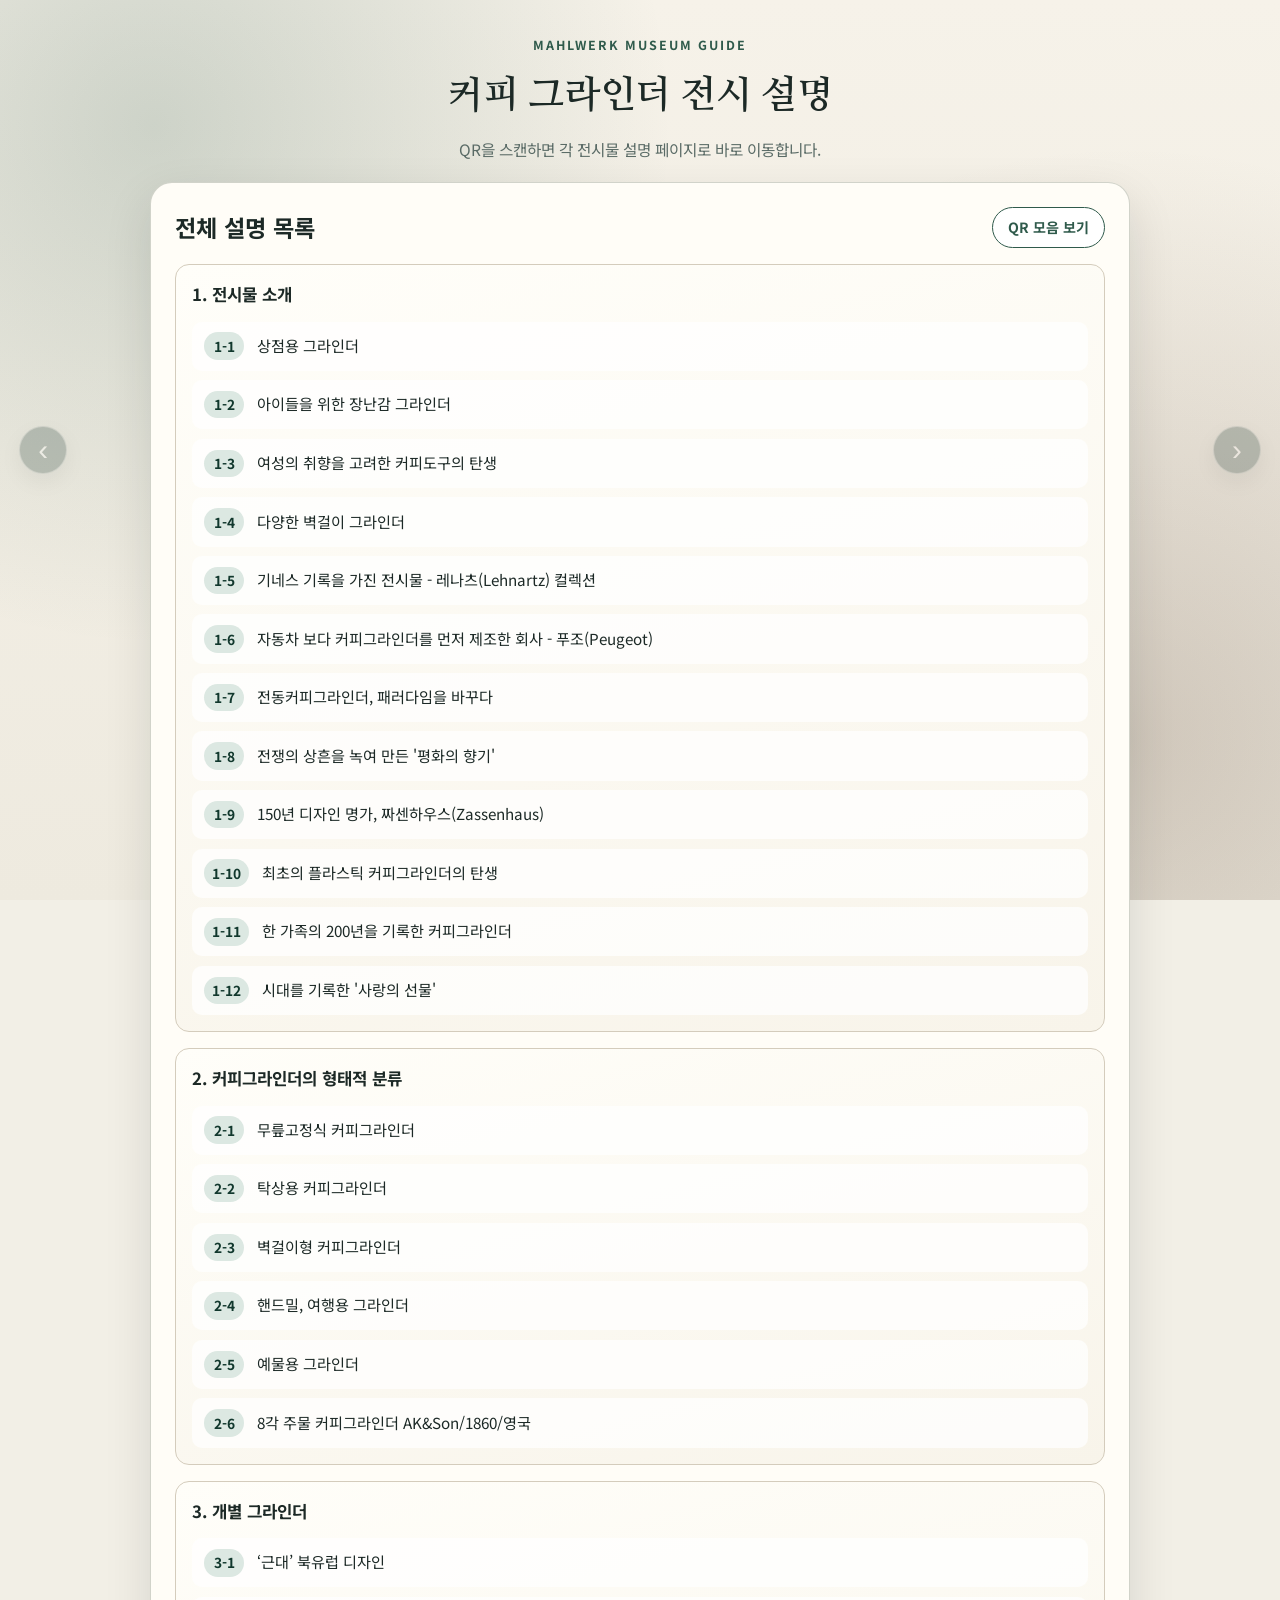
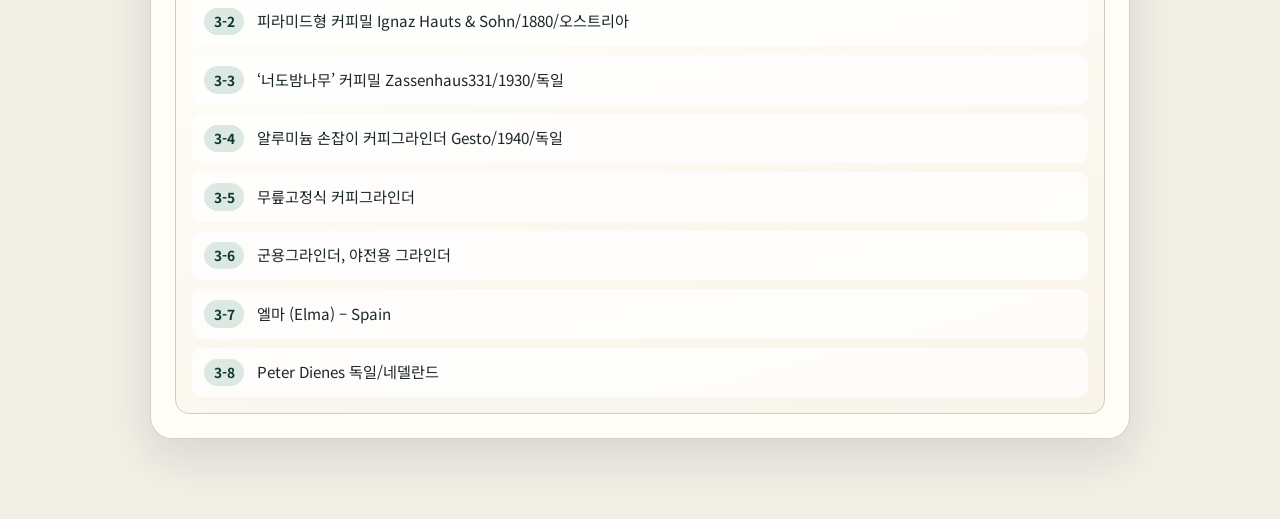
==== index.html @ 267f42fe "init" ====
﻿<!doctype html>
<html lang="ko">
<head>
  <meta charset="utf-8">
  <meta name="viewport" content="width=device-width, initial-scale=1">
  <meta name="description" content="Mahlwerk 전시 해설 페이지">
  <title>Mahlwerk 전시 해설</title>
  <link rel="preconnect" href="https://fonts.googleapis.com">
  <link rel="preconnect" href="https://fonts.gstatic.com" crossorigin>
  <link href="https://fonts.googleapis.com/css2?family=Noto+Sans+KR:wght@400;500;700;800&family=Nanum+Myeongjo:wght@700;800&display=swap" rel="stylesheet">
  <link rel="stylesheet" href="styles.css">
</head>
<body>
  <div class="background-layer" aria-hidden="true"></div>

  <header class="top-header">
    <p class="brand">MAHLWERK MUSEUM GUIDE</p>
    <h1>커피 그라인더 전시 설명</h1>
    <p class="subtitle">QR을 스캔하면 각 전시물 설명 페이지로 바로 이동합니다.</p>
  </header>

  <main class="page-shell">
    <section id="loadingView" class="panel center-panel">
      <p>설명 데이터를 불러오는 중입니다...</p>
    </section>

    <section id="errorView" class="panel center-panel" hidden>
      <h2>불러오기 오류</h2>
      <p id="errorMessage"></p>
      <a href="./index.html" class="solid-link">처음으로 돌아가기</a>
    </section>

    <section id="listView" class="panel" hidden>
      <div class="section-heading">
        <h2>전체 설명 목록</h2>
        <a href="./qr.html" class="outline-link">QR 모음 보기</a>
      </div>
      <div id="pageLinks" class="section-list"></div>
    </section>

    <section id="pageView" class="panel" hidden>
      <div class="meta-area">
        <p id="pageBreadcrumb" class="breadcrumb"></p>
        <h2 id="pageTitle"></h2>
      </div>

      <section class="audio-area" aria-label="오디오 해설">
        <h3>오디오 해설</h3>
        <audio id="audioPlayer" controls preload="none"></audio>
        <p id="audioHint" class="muted" hidden>이 페이지의 오디오는 준비 중입니다.</p>
      </section>

      <figure id="imageWrap" class="image-area" hidden>
        <img id="pageImage" alt="전시 이미지" loading="lazy">
        <figcaption id="imageCaption"></figcaption>
      </figure>

      <article id="pageBody" class="body-area"></article>

      <nav class="bottom-navigation" aria-label="페이지 이동">
        <button id="prevButton" type="button" class="nav-button">이전</button>
        <button id="listButton" type="button" class="nav-button middle">목록</button>
        <button id="nextButton" type="button" class="nav-button">다음</button>
      </nav>
    </section>
  </main>

  <div class="floating-nav" aria-hidden="false">
    <button id="floatingPrev" type="button" class="floating-arrow" aria-label="이전 페이지">&#x2039;</button>
    <button id="floatingNext" type="button" class="floating-arrow" aria-label="다음 페이지">&#x203A;</button>
  </div>

  <script type="module" src="app.js"></script>
</body>
</html>
---- styles.css ----
﻿:root {
  --bg: #f2efe6;
  --paper: #fffdf7;
  --ink: #1c2926;
  --muted: #5a6b66;
  --line: #d4ccbc;
  --accent: #2f5a4b;
  --accent-soft: #dce8e2;
  --shadow: 0 18px 48px rgba(20, 27, 24, 0.12);
  --radius-large: 22px;
  --radius-mid: 14px;
}

* {
  box-sizing: border-box;
}

body {
  margin: 0;
  min-height: 100vh;
  color: var(--ink);
  font-family: "Noto Sans KR", sans-serif;
  background: var(--bg);
  line-height: 1.65;
}

.background-layer {
  position: fixed;
  inset: 0;
  background:
    radial-gradient(circle at 12% 14%, rgba(47, 90, 75, 0.2), transparent 38%),
    radial-gradient(circle at 88% 82%, rgba(93, 67, 49, 0.22), transparent 44%),
    linear-gradient(180deg, #f6f2e9 0%, #eeeadf 100%);
  z-index: -1;
}

.top-header {
  padding: 2.2rem 1rem 1.2rem;
  text-align: center;
}

.brand {
  margin: 0;
  font-size: 0.78rem;
  letter-spacing: 0.16em;
  font-weight: 700;
  color: var(--accent);
}

h1,
h2,
h3 {
  margin: 0;
}

h1 {
  margin-top: 0.5rem;
  font-family: "Nanum Myeongjo", serif;
  font-size: clamp(1.6rem, 4vw, 2.4rem);
  letter-spacing: -0.01em;
}

.subtitle {
  margin: 0.6rem auto 0;
  color: var(--muted);
  font-size: 0.98rem;
}

.page-shell {
  width: min(980px, 100% - 2rem);
  margin: 0 auto 5rem;
}

.panel {
  background: var(--paper);
  border: 1px solid rgba(105, 113, 98, 0.3);
  border-radius: var(--radius-large);
  box-shadow: var(--shadow);
  padding: 1.5rem;
}

.center-panel {
  text-align: center;
  padding: 3rem 1.2rem;
}

.section-heading {
  display: flex;
  justify-content: space-between;
  align-items: center;
  gap: 1rem;
  margin-bottom: 1rem;
}

.section-heading h2 {
  font-size: clamp(1.2rem, 2vw, 1.45rem);
}

.section-list {
  display: grid;
  gap: 1rem;
}

.section-box {
  border: 1px solid var(--line);
  border-radius: var(--radius-mid);
  padding: 1rem;
  background: linear-gradient(165deg, #fffef9 0%, #f8f4ea 100%);
}

.section-box h3 {
  font-size: 1.05rem;
  margin-bottom: 0.8rem;
}

.section-pages {
  display: grid;
  gap: 0.58rem;
}

.page-link {
  display: flex;
  align-items: baseline;
  gap: 0.8rem;
  padding: 0.62rem 0.7rem;
  border-radius: 10px;
  border: 1px solid transparent;
  text-decoration: none;
  color: var(--ink);
  background: #ffffffbf;
  transition: border-color 0.2s ease, transform 0.2s ease, background-color 0.2s ease;
}

.page-link:hover,
.page-link:focus-visible {
  border-color: var(--accent);
  background: #fff;
  transform: translateY(-1px);
}

.page-id {
  min-width: 2.5rem;
  font-size: 0.86rem;
  border-radius: 999px;
  color: #11382d;
  background: var(--accent-soft);
  text-align: center;
  padding: 0.15rem 0.5rem;
  font-weight: 700;
}

.page-link-title {
  font-size: 0.95rem;
}

.meta-area {
  margin-bottom: 0.8rem;
}

.breadcrumb {
  margin: 0;
  color: var(--muted);
  font-size: 0.88rem;
  letter-spacing: 0.02em;
}

#pageTitle {
  margin-top: 0.35rem;
  font-size: clamp(1.2rem, 2.8vw, 1.8rem);
  line-height: 1.35;
}

.audio-area {
  margin-top: 1.2rem;
  border: 1px solid var(--line);
  border-radius: var(--radius-mid);
  padding: 0.85rem;
  background: #f8f8f3;
}

.audio-area h3 {
  font-size: 0.95rem;
  margin-bottom: 0.45rem;
}

audio {
  width: 100%;
}

.muted {
  margin: 0.35rem 0 0;
  font-size: 0.88rem;
  color: var(--muted);
}

.image-area {
  margin: 1.1rem 0;
}

.image-area img {
  width: 100%;
  max-height: 68vh;
  border-radius: var(--radius-mid);
  border: 1px solid var(--line);
  object-fit: contain;
  background: #fff;
}

.image-area figcaption {
  margin-top: 0.35rem;
  text-align: right;
  color: var(--muted);
  font-size: 0.82rem;
}

.body-area p {
  margin: 0 0 0.95rem;
  font-size: clamp(0.98rem, 2.2vw, 1.06rem);
  word-break: keep-all;
}

.body-area a {
  color: #1f5c8f;
}

.bottom-navigation {
  display: grid;
  grid-template-columns: repeat(3, minmax(0, 1fr));
  gap: 0.6rem;
  margin-top: 1.2rem;
}

.nav-button {
  border: 0;
  border-radius: 12px;
  padding: 0.72rem 0.8rem;
  font-size: 0.95rem;
  font-weight: 700;
  cursor: pointer;
  color: #fff;
  background: var(--accent);
}

.nav-button.middle {
  background: #5b4d3f;
}

.nav-button:disabled {
  opacity: 0.42;
  cursor: not-allowed;
}

.floating-nav {
  pointer-events: none;
}

.floating-arrow {
  pointer-events: auto;
  position: fixed;
  top: 50%;
  transform: translateY(-50%);
  width: 3rem;
  height: 3rem;
  border-radius: 999px;
  border: 1px solid rgba(255, 255, 255, 0.45);
  background: rgba(26, 52, 44, 0.84);
  color: #fff;
  font-size: 1.85rem;
  line-height: 1;
  cursor: pointer;
  box-shadow: 0 8px 24px rgba(0, 0, 0, 0.2);
}

#floatingPrev {
  left: 1.2rem;
}

#floatingNext {
  right: 1.2rem;
}

.floating-arrow:disabled {
  opacity: 0.28;
  cursor: not-allowed;
}

.solid-link,
.outline-link {
  display: inline-flex;
  align-items: center;
  justify-content: center;
  border-radius: 999px;
  padding: 0.5rem 0.95rem;
  text-decoration: none;
  font-size: 0.88rem;
  font-weight: 700;
}

.solid-link {
  background: var(--accent);
  color: #fff;
}

.outline-link {
  color: var(--accent);
  border: 1px solid var(--accent);
  background: #fff;
}

@media (max-width: 960px) {
  .floating-arrow {
    top: auto;
    bottom: 1rem;
    transform: none;
  }

  #floatingPrev {
    left: 1rem;
  }

  #floatingNext {
    right: 1rem;
  }
}

@media (max-width: 640px) {
  .panel {
    padding: 1.1rem;
    border-radius: 16px;
  }

  .top-header {
    padding-top: 1.4rem;
  }

  .subtitle {
    font-size: 0.9rem;
  }

  .page-link {
    gap: 0.58rem;
  }

  .page-link-title {
    font-size: 0.9rem;
  }

  .floating-arrow {
    width: 2.65rem;
    height: 2.65rem;
    font-size: 1.55rem;
  }
}
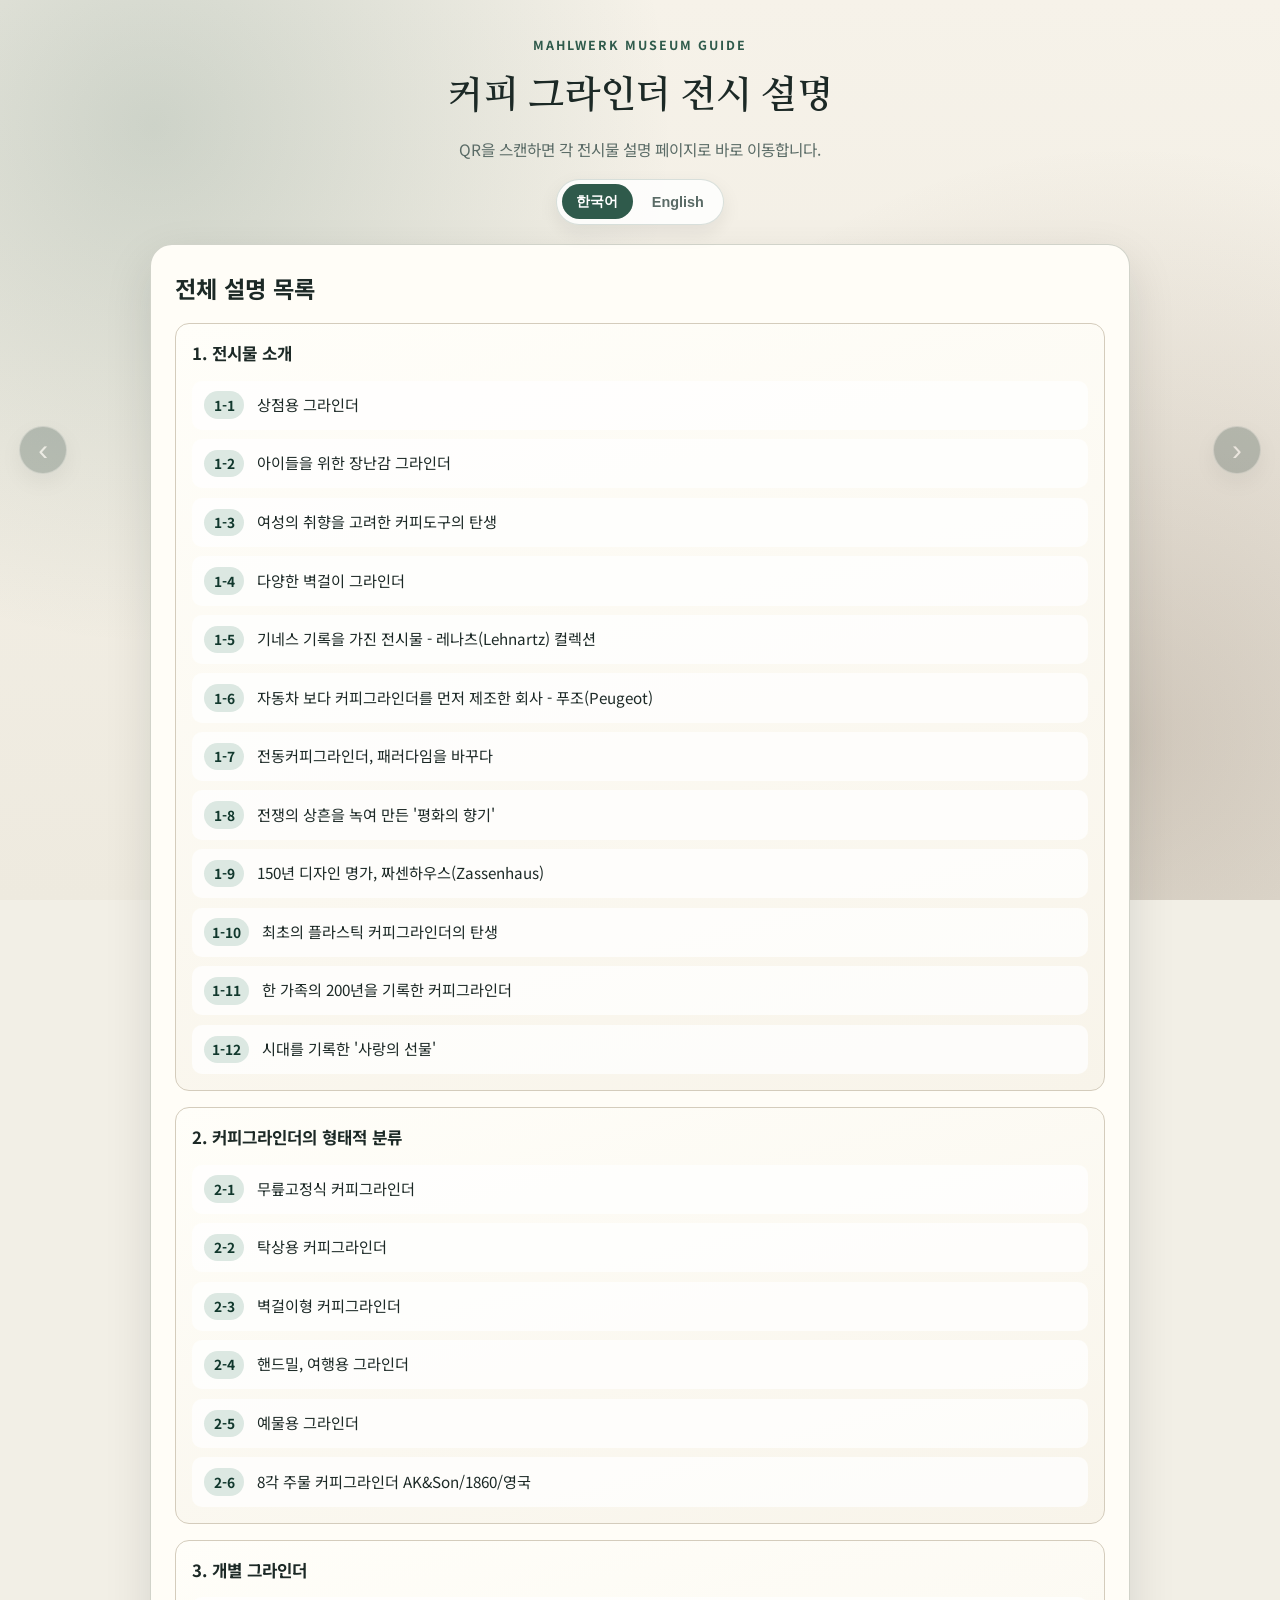
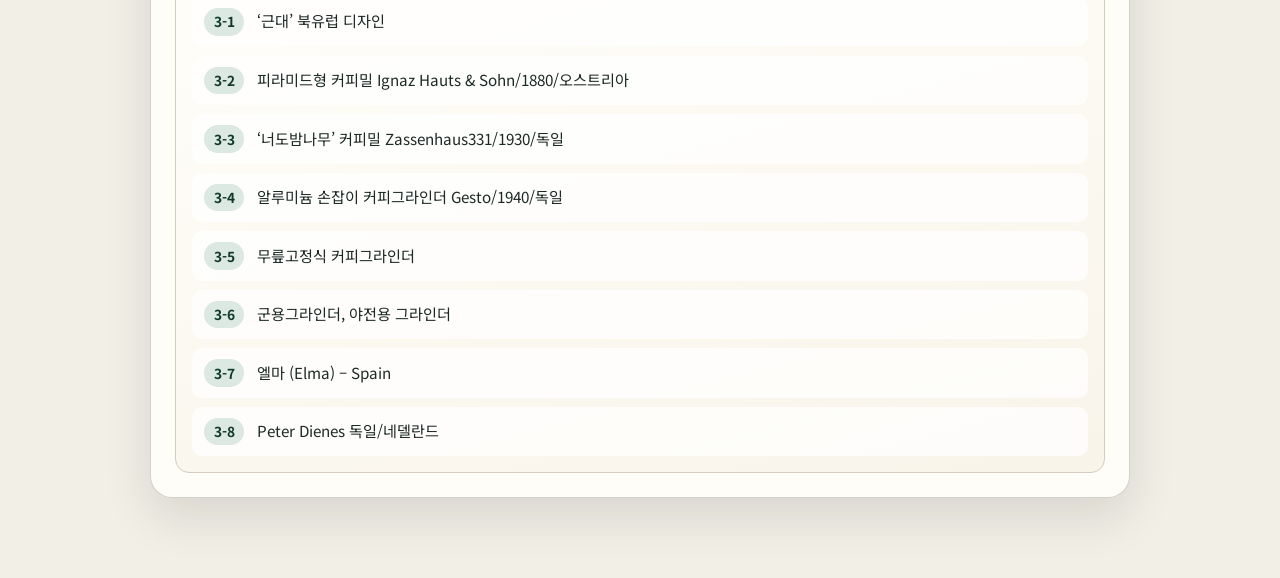
==== commit 74d5808d: "v2 : Translation" ====
--- a/index.html
+++ b/index.html
@@ -15,25 +15,28 @@
 
   <header class="top-header">
     <p class="brand">MAHLWERK MUSEUM GUIDE</p>
-    <h1>커피 그라인더 전시 설명</h1>
-    <p class="subtitle">QR을 스캔하면 각 전시물 설명 페이지로 바로 이동합니다.</p>
+    <h1 id="heroTitle">커피 그라인더 전시 설명</h1>
+    <p id="heroSubtitle" class="subtitle">QR을 스캔하면 각 전시물 설명 페이지로 바로 이동합니다.</p>
+    <div id="languageSwitch" class="language-switch" role="group" aria-label="언어 전환">
+      <button id="langKoButton" type="button" class="language-button is-active" aria-pressed="true">한국어</button>
+      <button id="langEnButton" type="button" class="language-button" aria-pressed="false">English</button>
+    </div>
   </header>
 
   <main class="page-shell">
     <section id="loadingView" class="panel center-panel">
-      <p>설명 데이터를 불러오는 중입니다...</p>
+      <p id="loadingMessage">설명 데이터를 불러오는 중입니다...</p>
     </section>
 
     <section id="errorView" class="panel center-panel" hidden>
-      <h2>불러오기 오류</h2>
+      <h2 id="errorTitle">불러오기 오류</h2>
       <p id="errorMessage"></p>
-      <a href="./index.html" class="solid-link">처음으로 돌아가기</a>
+      <a id="homeLink" href="./index.html" class="solid-link">처음으로 돌아가기</a>
     </section>
 
     <section id="listView" class="panel" hidden>
       <div class="section-heading">
-        <h2>전체 설명 목록</h2>
-        <a href="./qr.html" class="outline-link">QR 모음 보기</a>
+        <h2 id="listHeading">전체 설명 목록</h2>
       </div>
       <div id="pageLinks" class="section-list"></div>
     </section>
@@ -44,8 +47,8 @@
         <h2 id="pageTitle"></h2>
       </div>
 
-      <section class="audio-area" aria-label="오디오 해설">
-        <h3>오디오 해설</h3>
+      <section id="audioArea" class="audio-area" aria-label="오디오 해설">
+        <h3 id="audioHeading">오디오 해설</h3>
         <audio id="audioPlayer" controls preload="none"></audio>
         <p id="audioHint" class="muted" hidden>이 페이지의 오디오는 준비 중입니다.</p>
       </section>
@@ -57,7 +60,7 @@
 
       <article id="pageBody" class="body-area"></article>
 
-      <nav class="bottom-navigation" aria-label="페이지 이동">
+      <nav id="bottomNavigation" class="bottom-navigation" aria-label="페이지 이동">
         <button id="prevButton" type="button" class="nav-button">이전</button>
         <button id="listButton" type="button" class="nav-button middle">목록</button>
         <button id="nextButton" type="button" class="nav-button">다음</button>
--- a/styles.css
+++ b/styles.css
@@ -66,6 +66,41 @@
   font-size: 0.98rem;
 }
 
+.language-switch {
+  display: inline-flex;
+  gap: 0.3rem;
+  margin-top: 1rem;
+  padding: 0.28rem;
+  border: 1px solid rgba(47, 90, 75, 0.18);
+  border-radius: 999px;
+  background: rgba(255, 255, 255, 0.82);
+  box-shadow: 0 8px 20px rgba(20, 27, 24, 0.08);
+}
+
+.language-button {
+  border: 0;
+  border-radius: 999px;
+  padding: 0.5rem 0.9rem;
+  background: transparent;
+  color: var(--muted);
+  font-size: 0.9rem;
+  font-weight: 700;
+  cursor: pointer;
+  transition: background-color 0.2s ease, color 0.2s ease, transform 0.2s ease;
+}
+
+.language-button:hover,
+.language-button:focus-visible {
+  color: var(--accent);
+  transform: translateY(-1px);
+}
+
+.language-button.is-active {
+  background: var(--accent);
+  color: #fff;
+  transform: none;
+}
+
 .page-shell {
   width: min(980px, 100% - 2rem);
   margin: 0 auto 5rem;
@@ -178,6 +213,10 @@
   background: #f8f8f3;
 }
 
+.audio-area.is-disabled {
+  background: #f4f2ea;
+}
+
 .audio-area h3 {
   font-size: 0.95rem;
   margin-bottom: 0.45rem;
@@ -217,6 +256,12 @@
   margin: 0 0 0.95rem;
   font-size: clamp(0.98rem, 2.2vw, 1.06rem);
   word-break: keep-all;
+}
+
+body[data-language="en"] .body-area p,
+body[data-language="en"] .page-link-title,
+body[data-language="en"] #pageTitle {
+  word-break: normal;
 }
 
 .body-area a {
@@ -337,6 +382,11 @@
     font-size: 0.9rem;
   }
 
+  .language-switch {
+    width: 100%;
+    justify-content: center;
+  }
+
   .page-link {
     gap: 0.58rem;
   }
